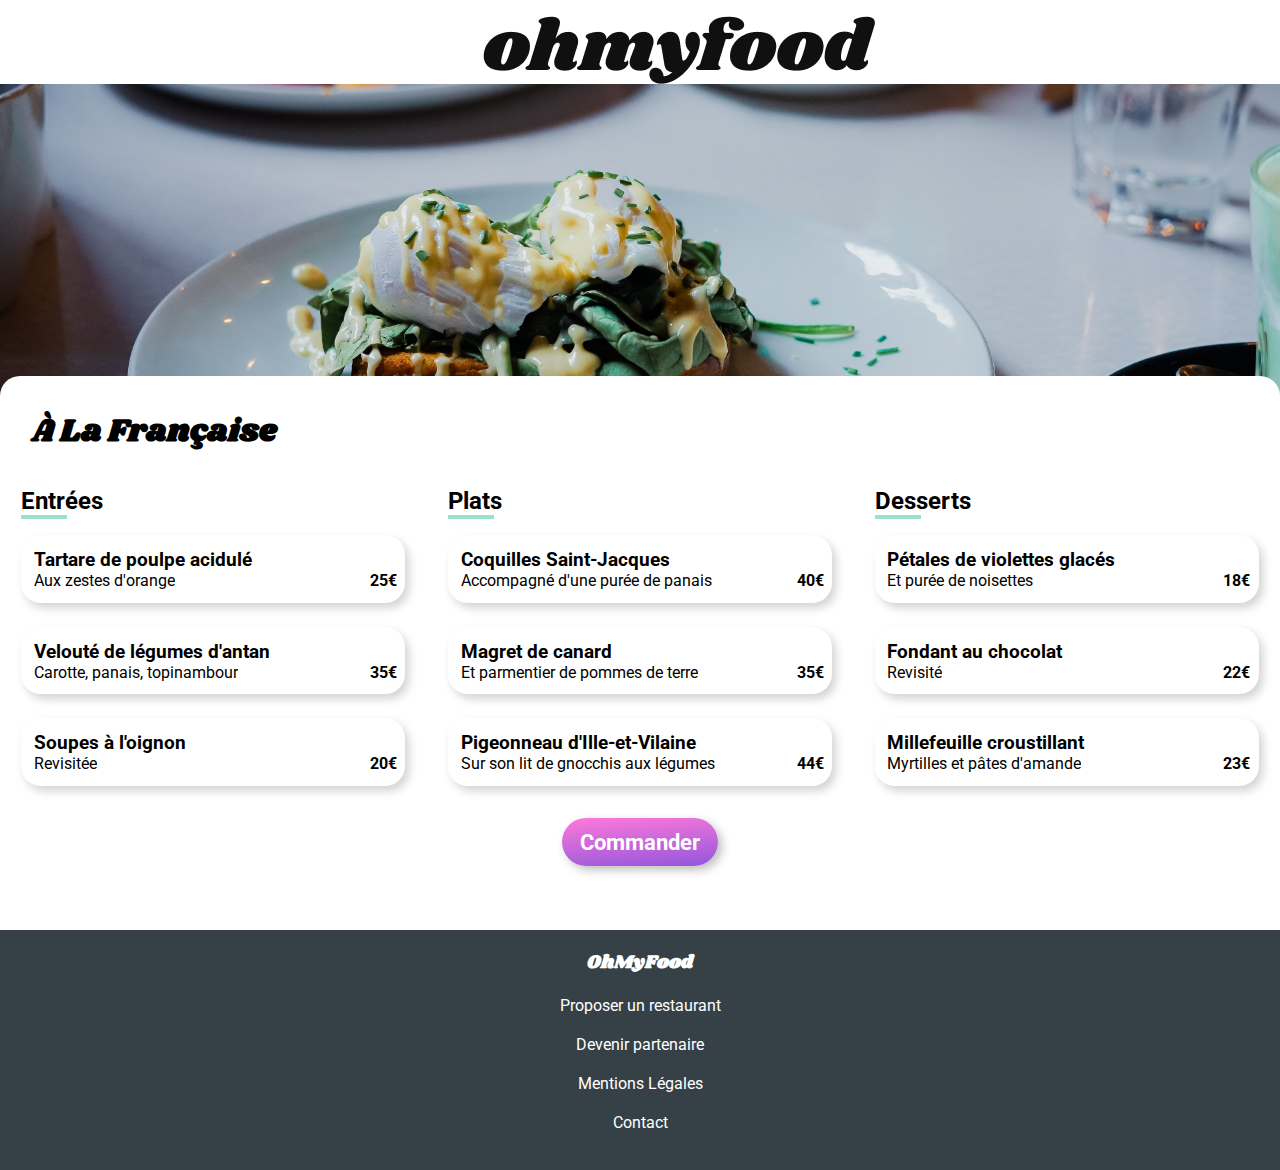
==== ALaFrançaise.html @ acd9d16b "modification finale" ====
<!DOCTYPE html>
<html lang="en">
<head>
    <meta charset="UTF-8">
    <meta http-equiv="X-UA-Compatible" content="IE=edge">
    <meta name="viewport" content="width=device-width, initial-scale=1.0">
    <link rel="stylesheet" href="https://cdnjs.cloudflare.com/ajax/libs/font-awesome/6.3.0/css/all.min.css" integrity="sha512-SzlrxWUlpfuzQ+pcUCosxcglQRNAq/DZjVsC0lE40xsADsfeQoEypE+enwcOiGjk/bSuGGKHEyjSoQ1zVisanQ==" crossorigin="anonymous" referrerpolicy="no-referrer">
    <link rel="preconnect" href="https://fonts.googleapis.com">
    <link rel="preconnect" href="https://fonts.gstatic.com" crossorigin>
    <link rel="preconnect" href="https://fonts.googleapis.com">
    <link rel="preconnect" href="https://fonts.gstatic.com" crossorigin>
    <link href="https://fonts.googleapis.com/css2?family=Shrikhand&display=swap" rel="stylesheet">
    <link href="https://fonts.googleapis.com/css2?family=Roboto&display=swap" rel="stylesheet">
    <link rel="stylesheet" href="ALaFrançaise.css">
    <title>A La Française</title>
</head>
<body>
    <header>
        <div class="header__logo">
            <div class="header__logo__element">
                <a href="Home.html">
                    <i class='fas fa-arrow-left arrow'></i>
                </a>
                <img src="image/logo.png" alt="logo">
            </div>
        </div>
        <div class="header__background">
            <img src="image/restaurant/alfr.jpg" class="header__background__img" alt="restaurant à la française">
        </div>
    </header>
    <main>
        <section class="bigheader">
            <div class="bigheader__element">
                <h1> À La Française </h1>
                <div class="bigheader__btn">
                    <i class="far fa-heart empty"></i>
                    <i class="far fa-heart fa-solid full"></i>
                </div>
            </div>
        </section>
        <section class="menu">
 <!-- !!!!!!!!!!!!!!!!!! DIV DES ENTREE !!!!!!!!!!!!!!!!!!!!!-->
            <div class="menu__carte">
                <div class="menu__carte__title">
                    <h2>Entrées</h2>
                    <div class="carte__title__underline"></div>
                </div>
                <div class="menu__carte__element one">
                        <div class="card">
                            <div class="card__description">
                                <h4>Tartare de poulpe acidulé</h4>
                                <div class="card__description__element">
                                    <p class="card__description__element__composant">Aux zestes d'orange</p>
                                    <span class="card__description__element__price">25€</span>
                                </div>
                            </div>
                            <div class="card__check">
                                <i class="fas fa-check-circle"></i>
                            </div>
                        </div>
                        <div class="card">
                            <div class="card__description">
                                <h4>Velouté de légumes d'antan</h4>
                                <div class="card__description__element">
                                    <p class="card__description__element__composant">Carotte, panais, topinambour</p>
                                    <span class="card__description__element__price">35€</span>
                                </div>
                            </div>
                            <div class="card__check">
                                <i class="fas fa-check-circle"></i>
                            </div>
                        </div>
                        <div class="card">
                            <div class="card__description">
                                <h4>Soupes à l'oignon</h4>
                                <div class="card__description__element">
                                    <p class="card__description__element__composant">Revisitée</p>
                                    <span class="card__description__element__price">20€</span>
                                </div>
                            </div>
                            <div class="card__check">
                                <i class="fas fa-check-circle"></i>
                            </div>
                        </div>
                </div>
            </div>
   <!-- !!!!!!!!!!!!!!!!!! DIV DES PLATS !!!!!!!!!!!!!!!!!!!!!-->
            <div class="menu__carte">
                <div class="menu__carte__title">
                    <h2>Plats</h2>
                    <div class="carte__title__underline"></div>
                </div>
                <div class="menu__carte__element two">
                    <div class="card">
                        <div class="card__description">
                            <h4>Coquilles Saint-Jacques</h4>
                            <div class="card__description__element">
                                <p class="card__description__element__composant">Accompagné d'une purée de panais</p>
                                <span class="card__description__element__price">40€</span>
                            </div>
                        </div>
                        <div class="card__check">
                            <i class="fas fa-check-circle"></i>
                        </div>
                    </div>
                    <div class="card">
                        <div class="card__description">
                            <h4>Magret de canard</h4>
                            <div class="card__description__element">
                                <p class="card__description__element__composant">Et parmentier de pommes de terre</p>
                                <span class="card__description__element__price">35€</span>
                            </div>
                        </div>
                        <div class="card__check">
                            <i class="fas fa-check-circle"></i>
                        </div>
                    </div>
                    <div class="card">
                        <div class="card__description">
                            <h4>Pigeonneau d'Ille-et-Vilaine</h4>
                            <div class="card__description__element">
                                <p class="card__description__element__composant">Sur son lit de gnocchis aux légumes</p>
                                <span class="card__description__element__price">44€</span>
                            </div>
                        </div>
                        <div class="card__check">
                            <i class="fas fa-check-circle"></i>
                        </div>
                    </div>
                </div>
            </div>
   <!-- !!!!!!!!!!!!!!!!!! DIV DES DESSERTS !!!!!!!!!!!!!!!!!!!!!-->
            <div class="menu__carte">
                <div class="menu__carte__title">
                    <h2>Desserts</h2>
                    <div class="carte__title__underline"></div>
                </div>
                <div class="menu__carte__element three">
                    <div class="card">
                        <div class="card__description">
                            <h4>Pétales de violettes glacés</h4>
                            <div class="card__description__element">
                                <p class="card__description__element__composant">Et purée de noisettes</p>
                                <span class="card__description__element__price">18€</span>
                            </div>
                        </div>
                        <div class="card__check">
                            <i class="fas fa-check-circle"></i>
                        </div>
                    </div>
                    <div class="card">
                        <div class="card__description">
                            <h4>Fondant au chocolat</h4>
                            <div class="card__description__element">
                                <p class="card__description__element__composant">Revisité</p>
                                <span class="card__description__element__price">22€</span>
                            </div>
                        </div>
                        <div class="card__check">
                            <i class="fas fa-check-circle"></i>
                        </div>
                    </div>
                    <div class="card">
                        <div class="card__description">
                            <h4>Millefeuille croustillant</h4>
                            <div class="card__description__element">
                                <p class="card__description__element__composant">Myrtilles et pâtes d'amande</p>
                                <span class="card__description__element__price">23€</span>
                            </div>
                        </div>
                        <div class="card__check">
                            <i class="fas fa-check-circle"></i>
                        </div>
                    </div>
                </div>
            </div>
        </section>
        <section class="menu__btn">
            <a class="menu__button">Commander</a>
        </section>
    </main>
    <footer>
        <section class="footer">
            <div class="footer__element">
                <h3 class="footer__element__title">OhMyFood</h3>
                <div class="footer__ul">
                    <div class="footer__li"><i class="fas fa-utensils"></i>  Proposer un restaurant</div>
                    <div class="footer__li"><i class="fas fa-hands-helping"></i>  Devenir partenaire</div>
                    <div class="footer__li">Mentions Légales</div>
                    <div class="footer__li">Contact</div>
                </div>
            </div>
    </footer>
</body>
---- ALaFrançaise.css ----
*{
    margin: 0;
    font-family: 'Roboto', sans-serif;
    list-style: none;
    text-decoration: none;
}

            /*!!!LINK EN NOIR!!!!*/
a{
    color: black;
}

            /*!!!!!HEADER!!!!*/
.header__logo{
    display: flex;
    justify-content: center;
    margin-top:1em;
}

.header__logo__element{
    display: flex;
    align-items: center;
    gap: 10%;
}

.header__logo__element .arrow{
    font-size: 1.8em;
}

.header__background__img{
    height: 20em;
    width: 100%;
    object-fit: cover;
}


            /*effet "encastré" du main dans le headerbckimg*/
main{
    position: relative;
    background-color: white;
    border-radius: 20px 20px 0 0;
    transform: translateY(-4em);
}

            /*!!!!!HEADER MENU/MAIN!!!!!!*/
.bigheader__element{
    margin: 2em 2em;
    padding-top: 2em;
    display: flex;
    justify-content: space-between;
}

.bigheader__element h1{
    font-family:'Shrikhand', cursive;
}

            /*!!!!!!BUTTON LIKE HOVER!!!!!!*/
.bigheader__btn{
    font-size: 2em;
}
.empty{
    position: absolute;
}

.full{
    transition: 0.8s;
    opacity: 0;
    position: relative;
}

.bigheader__btn:hover .full{
    transform: scale(1.5);
    opacity: 1;
    color: #9356DC;
}


            /*!!!!!MENU!!!!!*/
.menu{
    display: flex;
    justify-content: space-around;
    margin: 2em 0;
}

.carte__title__underline{
    height: 0.26em;
    background-color: #99e2d0;
    width: 12%;
}

.menu__carte__element{
    margin-top: 1em;
    display: flex;
    flex-direction: column;
    gap: 1.5em;
}

.menu__carte__element.one{
    animation-name: popup;
    animation-duration: 2s;
    animation-fill-mode: backwards;
    animation-delay: 0.4s;
}
.menu__carte__element.two{
    animation-name: popup;
    animation-duration: 2s;
    animation-fill-mode: backwards;
    animation-delay: 0.8s;
}.menu__carte__element.three{
    animation-name: popup;
    animation-duration: 2s;
    animation-fill-mode: backwards;
    animation-delay: 1.2s;
}
@keyframes popup {
    0% {
        transform: translateY(-5em);
        opacity: 0;
    }
    100%{
        transform: translateY(0);
        opacity: 1;
    }
    
}

            /*!!!!!CARTES DESCRIPTIVES!!!!!*/
.card{
    box-shadow:4px 5px 10px lightgrey;
    border-radius: 20px 20px;
    display: flex;
    justify-content: space-between;
    overflow: hidden;
    width: 24em;
}

.card__description{
    padding: 0.8em 0.8em;
    width: 100%;
    white-space: nowrap;
    overflow: hidden;
    text-overflow: ellipsis;
}

.card__description h4{
    font-size: larger;
    white-space: nowrap;
    overflow: hidden;
    text-overflow: ellipsis;
}
.card__description__element{
    display: flex;
    justify-content: space-between;
    white-space: nowrap;
    overflow: hidden;
    text-overflow: ellipsis;
}

.card__description__element__composant{
    white-space: nowrap;
    overflow: hidden;
    text-overflow: ellipsis;
}

.card__description__element__price{
    font-weight: bold;
}

            /*!!!!CARD CHECK AND CARDCHECK ANIMATION!!!!!*/
.card__check{
    display: flex;
    justify-content: center;
    align-items: center;
    background-color: #99e2d0;
    width: 5em;
    margin-right: -5em;
    transition: 0.7s;
}


:hover.card .card__check{
    margin-right: 0;
}


.card__check i{
    color: white;
    font-size: 1.8em;
    transition: 0.5s;
    transform: rotate(720deg);
}

:hover.card .card__check i{
    transform: none;
}

            /*!!!!!BUTTON!!!!!*/
.menu__btn{
    margin: 0em auto;
    display: flex;
    flex-direction: column;
    align-items: center;
    width: 25%;
}
            
.menu__button{
    color: white;
    font-size: 1.4em;
    font-weight: bold;
    padding: 0.5em 0.8em;
    text-align: center;
    border-radius: 30px;
    background:linear-gradient(355deg, #9356DC, #FF79DA);
    box-shadow: 0.25rem 0.25rem 10px rgb(0 0 0 / 25%);
    cursor: pointer;
    transition: .6s;
}
            
.menu__button:hover{
    transform: scale(1.1);
}

            /*!!!!!FOOTER!!!!!*/
.footer{
    width: 100%;
    height: 15em;
    background-color: #354146;
}

.footer__element{
    display: flex;
    flex-direction: column;
    align-items: center;
    justify-content: center;
    gap: 10px;
    color:white;
}

.footer__element__title{
    font-family: 'Shrikhand', cursive;
    margin-top: 1em;
}

.footer__ul{
    display: flex;
    flex-direction: column;
    align-items: center;
}

.footer__li{
    margin: 10px;
}


            /*!!!!!MEDIAQUERIE!!!!!*/

@media screen and (max-width:1160px) {

    .header__logo img{
        height: 2.5em;
        object-fit: cover;
    }
    
    .header__logo__element{
        display: flex;
        align-items: center;
        justify-content: center;
    }
.header__background__img{
    height: 15em;
    width: 100%;
    object-fit: cover;
}

.bigheader{
    margin: 0;
}

    
.menu{
    display: block;
    margin: 1em ;
}

.carte__title__underline{
    height: 0.26em;
    background-color: #99e2d0;
    width: 8%;
}

.menu__carte{
    margin: 3em 0em;
}

.menu__carte__element{
    margin: 1em 0em;
}
.card{
    width: 100%;
}

.menu__carte__element.one{
    animation-name: popup;
    animation-duration: 2s;
    animation-fill-mode: backwards;
    animation-delay: 0.4s;
}
.menu__carte__element.two{
    animation-name: popup;
    animation-duration: 2s;
    animation-fill-mode: backwards;
    animation-delay: 0.8s;
}.menu__carte__element.three{
    animation-name: popup;
    animation-duration: 2s;
    animation-fill-mode: backwards;
    animation-delay: 1.2s;
}
@keyframes popup {
    0% {
        transform: translateY(-5em);
        opacity: 0;
    }
    100%{
        transform: translateY(0);
        opacity: 1;
    }
    
}

}
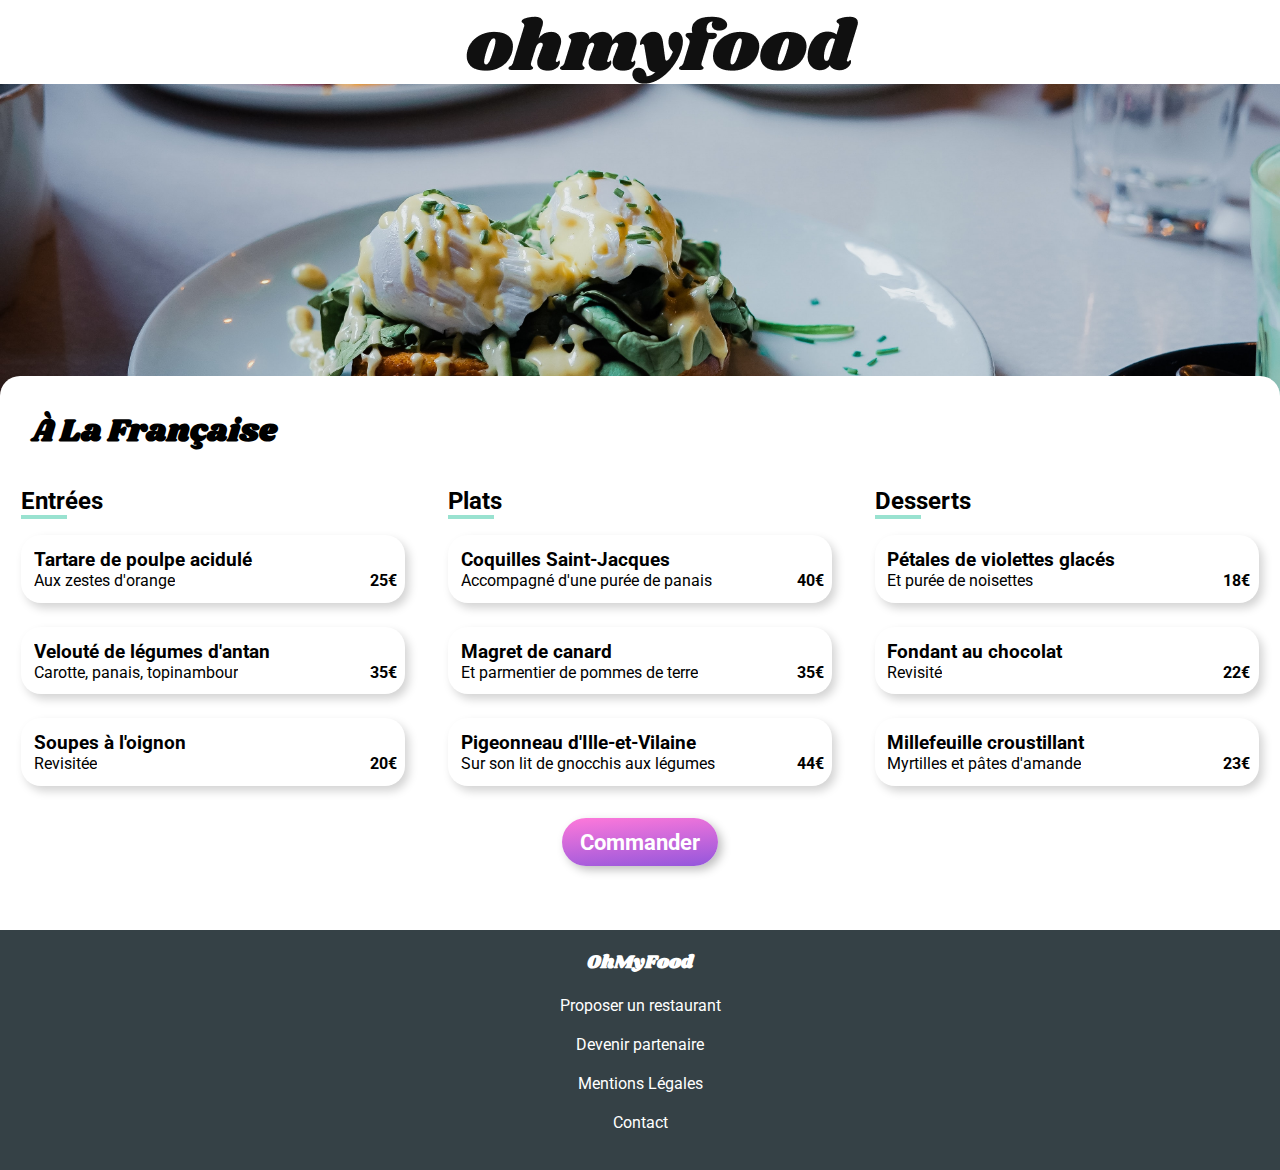
==== commit 864c5efd: "W3C" ====
--- a/ALaFrançaise.html
+++ b/ALaFrançaise.html
@@ -18,7 +18,7 @@
     <header>
         <div class="header__logo">
             <div class="header__logo__element">
-                <a href="Home.html">
+                <a href="index.html">
                     <i class='fas fa-arrow-left arrow'></i>
                 </a>
                 <img src="image/logo.png" alt="logo">
@@ -176,7 +176,7 @@
             </div>
         </section>
         <section class="menu__btn">
-            <a class="menu__button">Commander</a>
+            <div class="menu__button">Commander</div>
         </section>
     </main>
     <footer>
@@ -190,6 +190,7 @@
                     <div class="footer__li">Contact</div>
                 </div>
             </div>
+        </section>
     </footer>
 </body>
     --- a/ALaFrançaise.css
+++ b/ALaFrançaise.css
@@ -12,18 +12,19 @@
 
             /*!!!!!HEADER!!!!*/
 .header__logo{
-    display: flex;
-    justify-content: center;
     margin-top:1em;
 }
 
 .header__logo__element{
-    display: flex;
-    align-items: center;
-    gap: 10%;
+    margin: 0;
+    width: 67%;
+    display: flex;
+    justify-content: space-between;
+    align-items: center;
 }
 
 .header__logo__element .arrow{
+    margin-left: 1em;
     font-size: 1.8em;
 }
 
@@ -262,10 +263,13 @@
     }
     
     .header__logo__element{
+        margin-left: 10%;
         display: flex;
         align-items: center;
         justify-content: center;
-    }
+        gap: 10%;
+    }
+
 .header__background__img{
     height: 15em;
     width: 100%;
